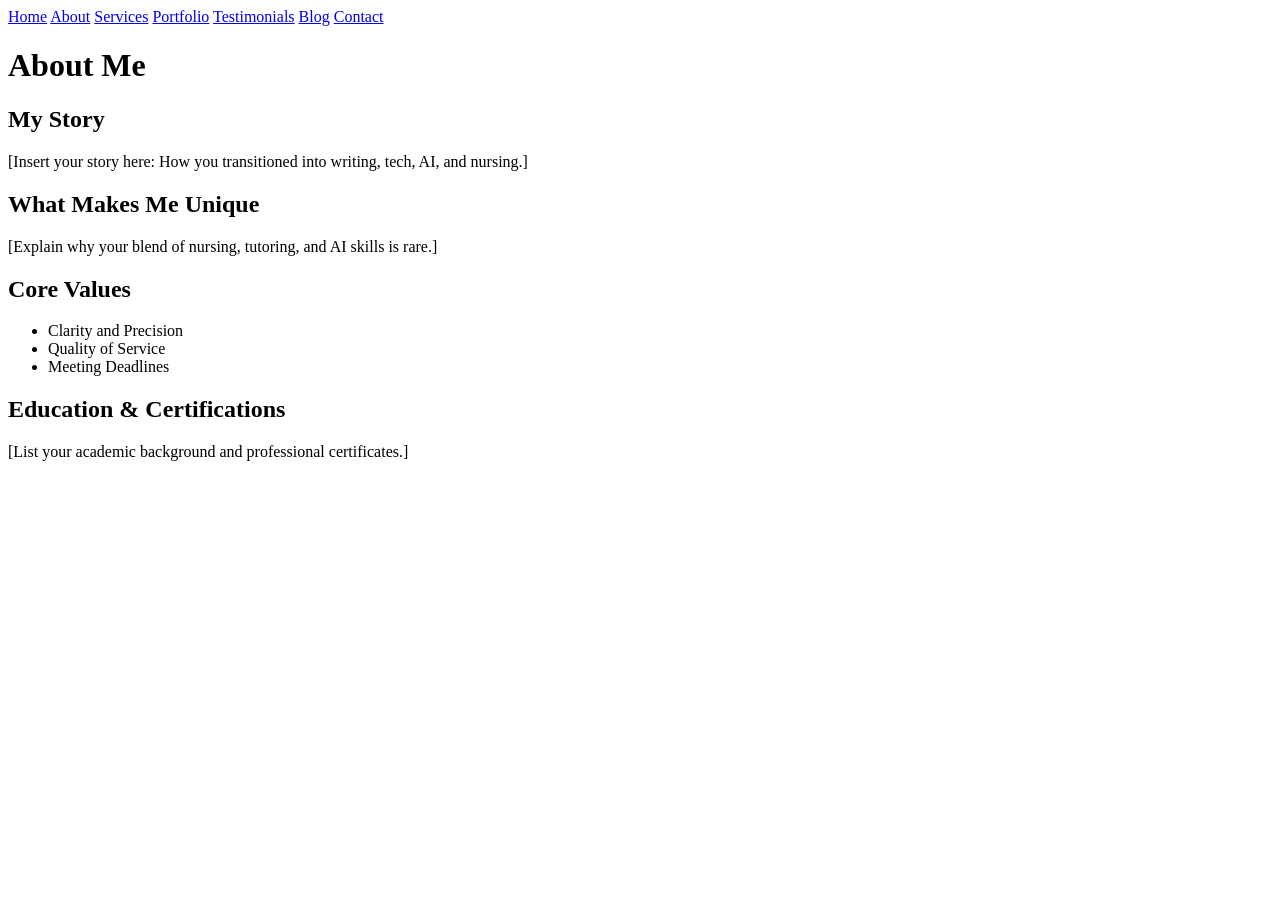
==== about.html @ 258fea70 "Create about.html My Story With over 5 years of hands-on experience across writing, technology, and" ====
<!DOCTYPE html>
<html lang="en">
<head>
    <meta charset="UTF-8">
    <title>About | Jeff Sclr</title>
    <link rel="stylesheet" href="style.css">
</head>
<body>

    <nav>
        <a href="index.html">Home</a>
        <a href="about.html">About</a>
        <a href="services.html">Services</a>
        <a href="portfolio.html">Portfolio</a>
        <a href="testimonials.html">Testimonials</a>
        <a href="blog.html">Blog</a>
        <a href="contact.html">Contact</a>
    </nav>

    <main>
        <h1>About Me</h1>
        <section id="story">
            <h2>My Story</h2>
            <p>[Insert your story here: How you transitioned into writing, tech, AI, and nursing.]</p>
        </section>

        <section id="unique">
            <h2>What Makes Me Unique</h2>
            <p>[Explain why your blend of nursing, tutoring, and AI skills is rare.]</p>
        </section>

        <section id="values">
            <h2>Core Values</h2>
            <ul>
                <li>Clarity and Precision</li>
                <li>Quality of Service</li>
                <li>Meeting Deadlines</li>
            </ul>
        </section>

        <section id="education">
            <h2>Education & Certifications</h2>
            <p>[List your academic background and professional certificates.]</p>
        </section>
    </main>

</body>
</html>
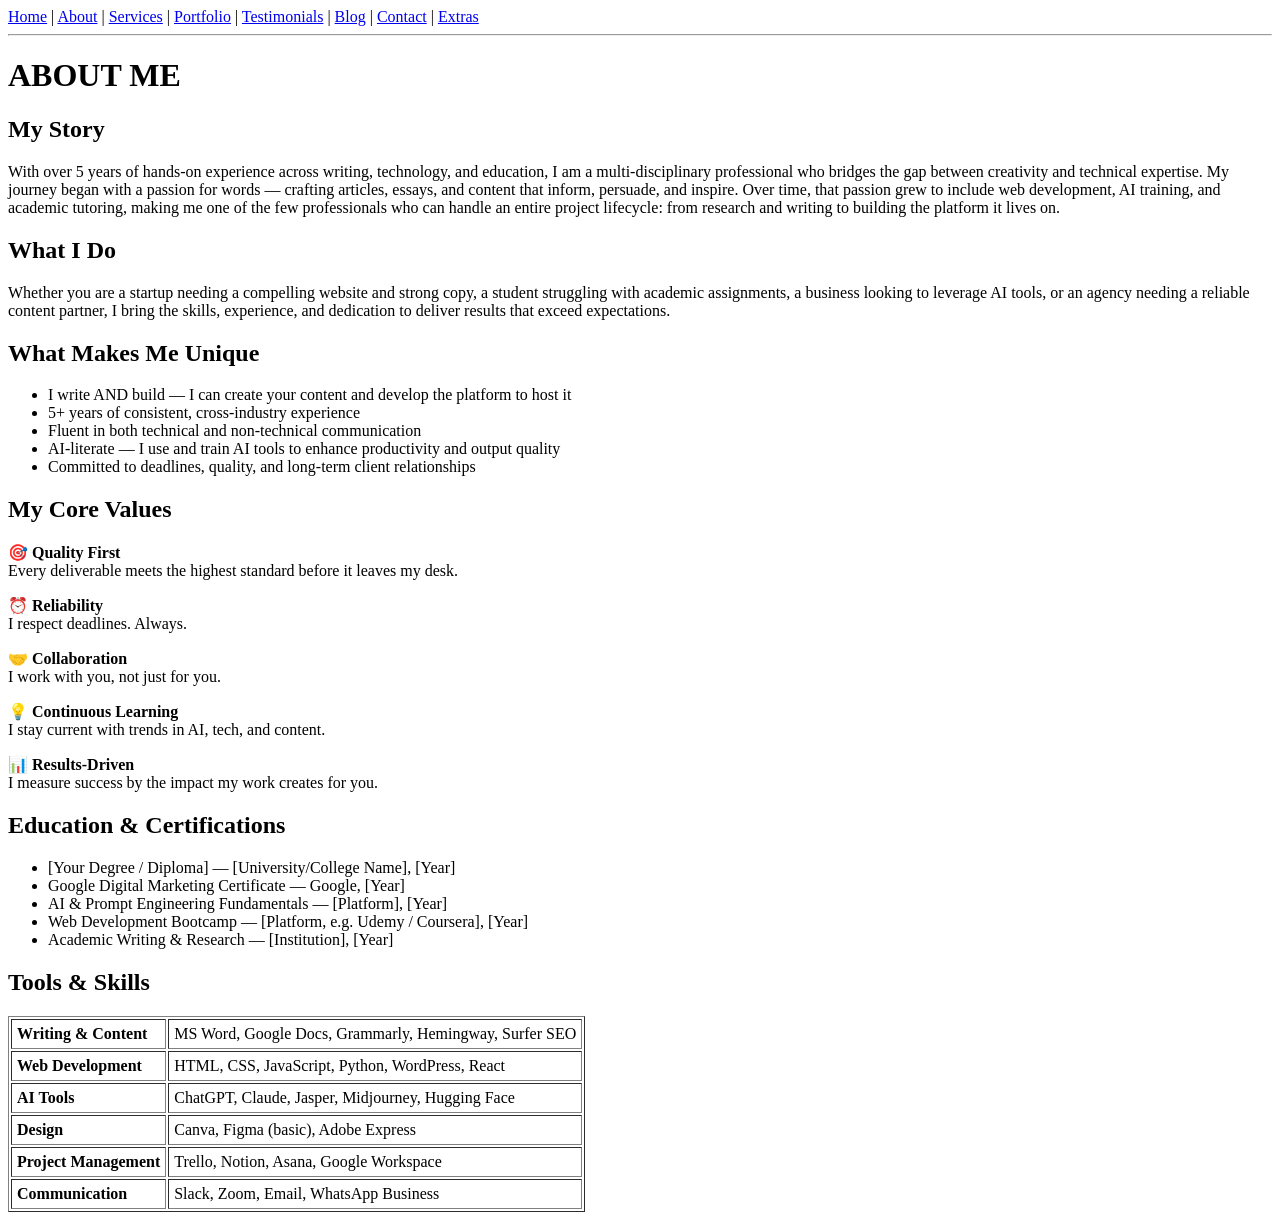
==== commit 9cce1037: "Update about.html A professional portfolio for Jeff Sclr: showcasing expertise in academic tutoring," ====
--- a/about.html
+++ b/about.html
@@ -2,47 +2,65 @@
 <html lang="en">
 <head>
     <meta charset="UTF-8">
-    <title>About | Jeff Sclr</title>
-    <link rel="stylesheet" href="style.css">
+    <title>About Me | Jeff Sclr</title>
 </head>
 <body>
 
     <nav>
-        <a href="index.html">Home</a>
-        <a href="about.html">About</a>
-        <a href="services.html">Services</a>
-        <a href="portfolio.html">Portfolio</a>
-        <a href="testimonials.html">Testimonials</a>
-        <a href="blog.html">Blog</a>
-        <a href="contact.html">Contact</a>
+        <a href="index.html">Home</a> | 
+        <a href="about.html">About</a> | 
+        <a href="services.html">Services</a> | 
+        <a href="portfolio.html">Portfolio</a> | 
+        <a href="testimonials.html">Testimonials</a> | 
+        <a href="blog.html">Blog</a> | 
+        <a href="contact.html">Contact</a> | 
+        <a href="extras.html">Extras</a>
     </nav>
 
-    <main>
-        <h1>About Me</h1>
-        <section id="story">
-            <h2>My Story</h2>
-            <p>[Insert your story here: How you transitioned into writing, tech, AI, and nursing.]</p>
-        </section>
+    <hr>
 
-        <section id="unique">
-            <h2>What Makes Me Unique</h2>
-            <p>[Explain why your blend of nursing, tutoring, and AI skills is rare.]</p>
-        </section>
+    <h1>ABOUT ME</h1>
 
-        <section id="values">
-            <h2>Core Values</h2>
-            <ul>
-                <li>Clarity and Precision</li>
-                <li>Quality of Service</li>
-                <li>Meeting Deadlines</li>
-            </ul>
-        </section>
+    <h2>My Story</h2>
+    <p>With over 5 years of hands-on experience across writing, technology, and education, I am a multi-disciplinary professional who bridges the gap between creativity and technical expertise. My journey began with a passion for words — crafting articles, essays, and content that inform, persuade, and inspire. Over time, that passion grew to include web development, AI training, and academic tutoring, making me one of the few professionals who can handle an entire project lifecycle: from research and writing to building the platform it lives on.</p>
 
-        <section id="education">
-            <h2>Education & Certifications</h2>
-            <p>[List your academic background and professional certificates.]</p>
-        </section>
-    </main>
+    <h2>What I Do</h2>
+    <p>Whether you are a startup needing a compelling website and strong copy, a student struggling with academic assignments, a business looking to leverage AI tools, or an agency needing a reliable content partner, I bring the skills, experience, and dedication to deliver results that exceed expectations.</p>
+
+    <h2>What Makes Me Unique</h2>
+    <ul>
+        <li>I write AND build — I can create your content and develop the platform to host it</li>
+        <li>5+ years of consistent, cross-industry experience</li>
+        <li>Fluent in both technical and non-technical communication</li>
+        <li>AI-literate — I use and train AI tools to enhance productivity and output quality</li>
+        <li>Committed to deadlines, quality, and long-term client relationships</li>
+    </ul>
+
+    <h2>My Core Values</h2>
+    <p><strong>🎯 Quality First</strong><br>Every deliverable meets the highest standard before it leaves my desk.</p>
+    <p><strong>⏰ Reliability</strong><br>I respect deadlines. Always.</p>
+    <p><strong>🤝 Collaboration</strong><br>I work with you, not just for you.</p>
+    <p><strong>💡 Continuous Learning</strong><br>I stay current with trends in AI, tech, and content.</p>
+    <p><strong>📊 Results-Driven</strong><br>I measure success by the impact my work creates for you.</p>
+
+    <h2>Education & Certifications</h2>
+    <ul>
+        <li>[Your Degree / Diploma] — [University/College Name], [Year]</li>
+        <li>Google Digital Marketing Certificate — Google, [Year]</li>
+        <li>AI & Prompt Engineering Fundamentals — [Platform], [Year]</li>
+        <li>Web Development Bootcamp — [Platform, e.g. Udemy / Coursera], [Year]</li>
+        <li>Academic Writing & Research — [Institution], [Year]</li>
+    </ul>
+
+    <h2>Tools & Skills</h2>
+    <table border="1" cellpadding="5">
+        <tr><td><strong>Writing & Content</strong></td><td>MS Word, Google Docs, Grammarly, Hemingway, Surfer SEO</td></tr>
+        <tr><td><strong>Web Development</strong></td><td>HTML, CSS, JavaScript, Python, WordPress, React</td></tr>
+        <tr><td><strong>AI Tools</strong></td><td>ChatGPT, Claude, Jasper, Midjourney, Hugging Face</td></tr>
+        <tr><td><strong>Design</strong></td><td>Canva, Figma (basic), Adobe Express</td></tr>
+        <tr><td><strong>Project Management</strong></td><td>Trello, Notion, Asana, Google Workspace</td></tr>
+        <tr><td><strong>Communication</strong></td><td>Slack, Zoom, Email, WhatsApp Business</td></tr>
+    </table>
 
 </body>
 </html>
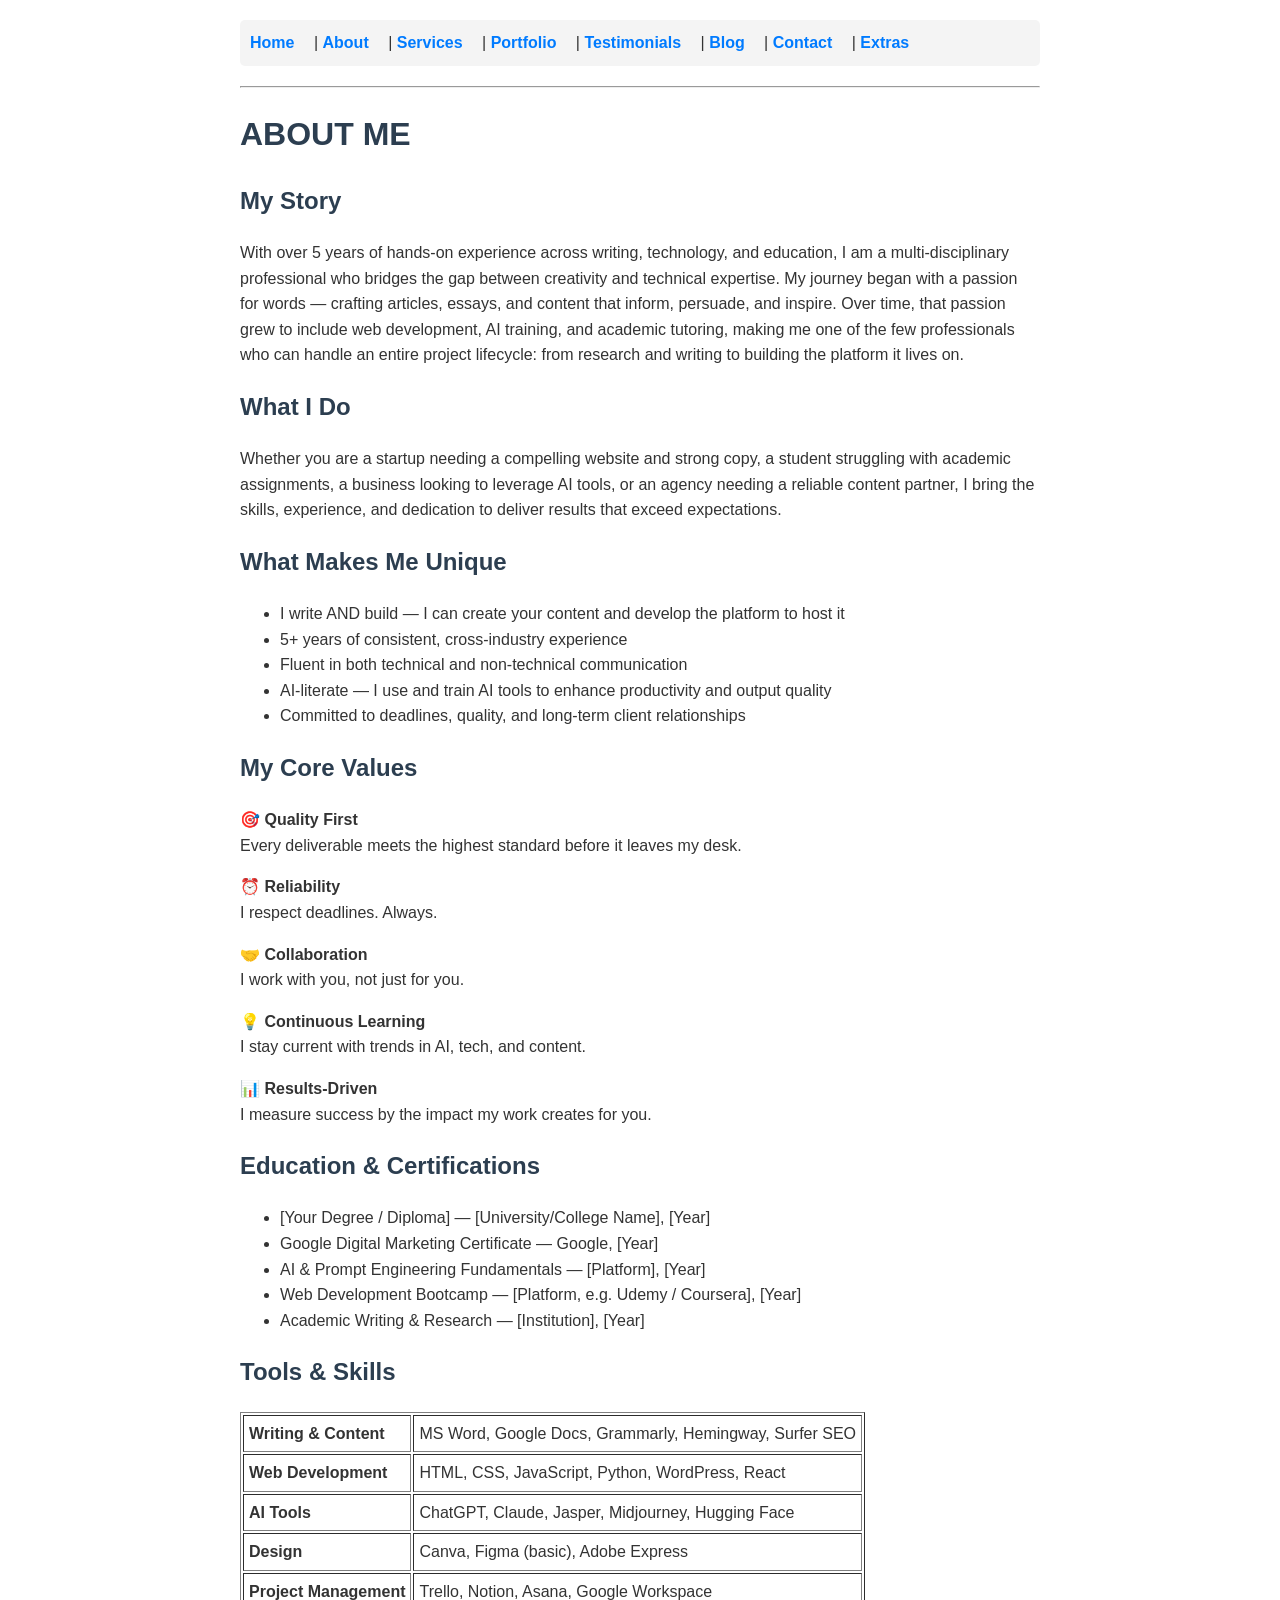
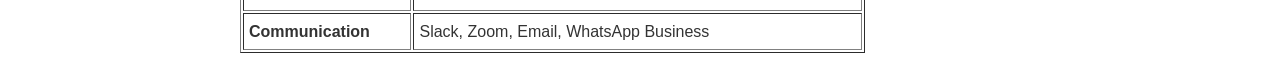
==== commit f53a8f3a: "Update about.html" ====
--- a/about.html
+++ b/about.html
@@ -3,8 +3,11 @@
 <head>
     <meta charset="UTF-8">
     <title>About Me | Jeff Sclr</title>
+    <link rel="stylesheet" href="style.css">
 </head>
 <body>
+    </body>
+</html>
 
     <nav>
         <a href="index.html">Home</a> | 
--- a/style.css
+++ b/style.css
@@ -0,0 +1,40 @@
+/* General site styling */
+body {
+    font-family: 'Segoe UI', Tahoma, Geneva, Verdana, sans-serif;
+    line-height: 1.6;
+    margin: 0;
+    padding: 20px;
+    max-width: 800px;
+    margin: auto;
+    color: #333;
+}
+
+/* Make your navigation look professional */
+nav {
+    background: #f4f4f4;
+    padding: 10px;
+    margin-bottom: 20px;
+    border-radius: 5px;
+}
+
+nav a {
+    margin-right: 15px;
+    text-decoration: none;
+    color: #007bff;
+    font-weight: bold;
+}
+
+/* Style your headings */
+h1, h2 {
+    color: #2c3e50;
+}
+
+/* Style for buttons */
+.button {
+    display: inline-block;
+    padding: 10px 20px;
+    background: #007bff;
+    color: white;
+    text-decoration: none;
+    border-radius: 5px;
+}
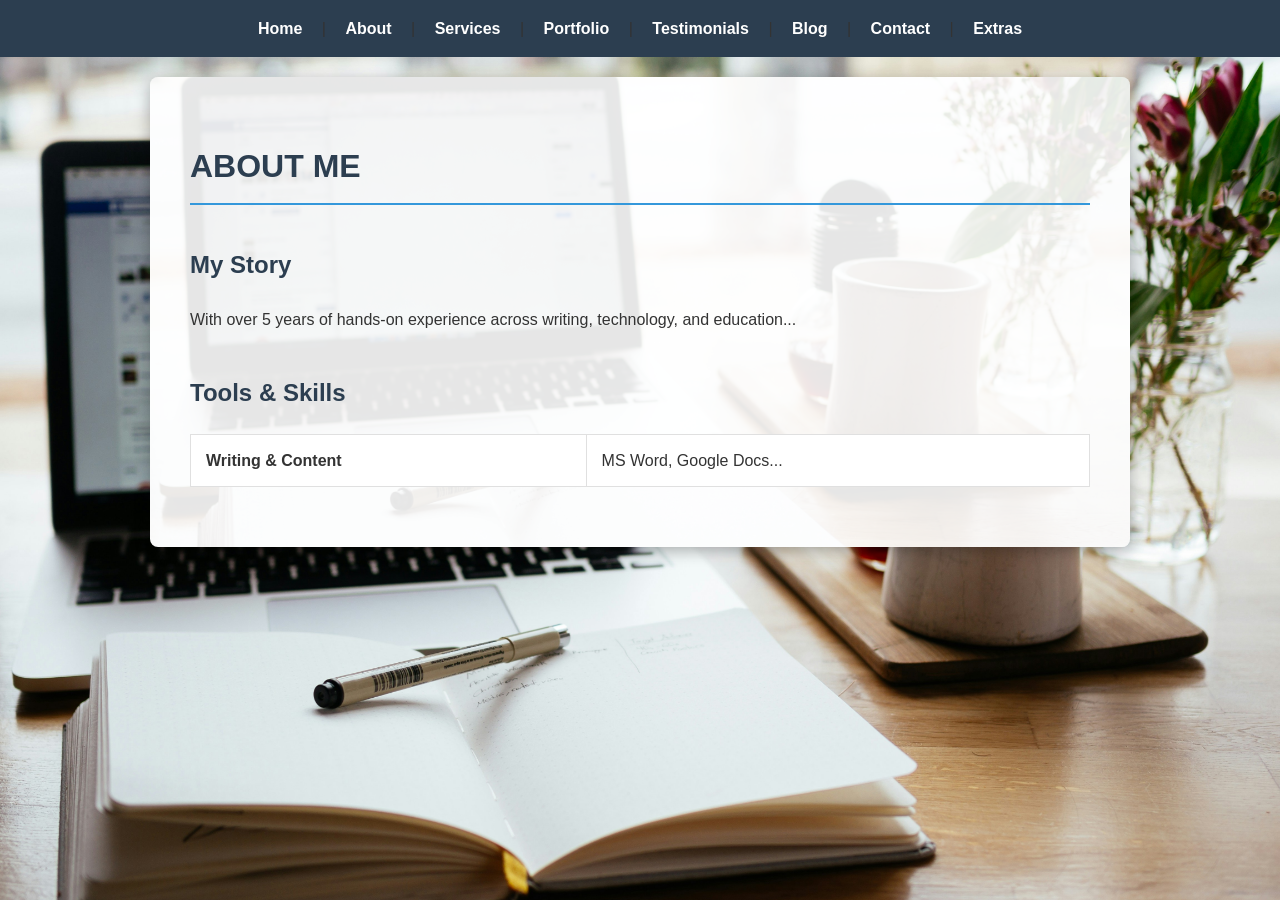
==== commit b83e3f49: "Update about.html" ====
--- a/about.html
+++ b/about.html
@@ -6,8 +6,6 @@
     <link rel="stylesheet" href="style.css">
 </head>
 <body>
-    </body>
-</html>
 
     <nav>
         <a href="index.html">Home</a> | 
@@ -20,50 +18,17 @@
         <a href="extras.html">Extras</a>
     </nav>
 
-    <hr>
-
-    <h1>ABOUT ME</h1>
-
-    <h2>My Story</h2>
-    <p>With over 5 years of hands-on experience across writing, technology, and education, I am a multi-disciplinary professional who bridges the gap between creativity and technical expertise. My journey began with a passion for words — crafting articles, essays, and content that inform, persuade, and inspire. Over time, that passion grew to include web development, AI training, and academic tutoring, making me one of the few professionals who can handle an entire project lifecycle: from research and writing to building the platform it lives on.</p>
-
-    <h2>What I Do</h2>
-    <p>Whether you are a startup needing a compelling website and strong copy, a student struggling with academic assignments, a business looking to leverage AI tools, or an agency needing a reliable content partner, I bring the skills, experience, and dedication to deliver results that exceed expectations.</p>
-
-    <h2>What Makes Me Unique</h2>
-    <ul>
-        <li>I write AND build — I can create your content and develop the platform to host it</li>
-        <li>5+ years of consistent, cross-industry experience</li>
-        <li>Fluent in both technical and non-technical communication</li>
-        <li>AI-literate — I use and train AI tools to enhance productivity and output quality</li>
-        <li>Committed to deadlines, quality, and long-term client relationships</li>
-    </ul>
-
-    <h2>My Core Values</h2>
-    <p><strong>🎯 Quality First</strong><br>Every deliverable meets the highest standard before it leaves my desk.</p>
-    <p><strong>⏰ Reliability</strong><br>I respect deadlines. Always.</p>
-    <p><strong>🤝 Collaboration</strong><br>I work with you, not just for you.</p>
-    <p><strong>💡 Continuous Learning</strong><br>I stay current with trends in AI, tech, and content.</p>
-    <p><strong>📊 Results-Driven</strong><br>I measure success by the impact my work creates for you.</p>
-
-    <h2>Education & Certifications</h2>
-    <ul>
-        <li>[Your Degree / Diploma] — [University/College Name], [Year]</li>
-        <li>Google Digital Marketing Certificate — Google, [Year]</li>
-        <li>AI & Prompt Engineering Fundamentals — [Platform], [Year]</li>
-        <li>Web Development Bootcamp — [Platform, e.g. Udemy / Coursera], [Year]</li>
-        <li>Academic Writing & Research — [Institution], [Year]</li>
-    </ul>
-
-    <h2>Tools & Skills</h2>
-    <table border="1" cellpadding="5">
-        <tr><td><strong>Writing & Content</strong></td><td>MS Word, Google Docs, Grammarly, Hemingway, Surfer SEO</td></tr>
-        <tr><td><strong>Web Development</strong></td><td>HTML, CSS, JavaScript, Python, WordPress, React</td></tr>
-        <tr><td><strong>AI Tools</strong></td><td>ChatGPT, Claude, Jasper, Midjourney, Hugging Face</td></tr>
-        <tr><td><strong>Design</strong></td><td>Canva, Figma (basic), Adobe Express</td></tr>
-        <tr><td><strong>Project Management</strong></td><td>Trello, Notion, Asana, Google Workspace</td></tr>
-        <tr><td><strong>Communication</strong></td><td>Slack, Zoom, Email, WhatsApp Business</td></tr>
-    </table>
+    <div class="container">
+        <h1>ABOUT ME</h1>
+        
+        <h2>My Story</h2>
+        <p>With over 5 years of hands-on experience across writing, technology, and education...</p>
+        
+        <h2>Tools & Skills</h2>
+        <table>
+            <tr><td><strong>Writing & Content</strong></td><td>MS Word, Google Docs...</td></tr>
+            </table>
+    </div>
 
 </body>
 </html>
--- a/style.css
+++ b/style.css
@@ -1,40 +1,93 @@
-/* General site styling */
+/* --- 1. Global Reset & Background --- */
 body {
     font-family: 'Segoe UI', Tahoma, Geneva, Verdana, sans-serif;
-    line-height: 1.6;
+    line-height: 1.7;
     margin: 0;
-    padding: 20px;
-    max-width: 800px;
-    margin: auto;
+    padding: 0;
+    color: #333;
+    background-image: url('background.jpg');
+    background-size: cover;
+    background-position: center;
+    background-attachment: fixed;
+    background-repeat: no-repeat;
+}
+
+.container {
+    max-width: 900px;
+    margin: 20px auto;
+    padding: 40px;
+    
+    /* Layered image effect */
+    background-image: url('background.jpg');
+    background-size: cover;
+    background-position: center;
+    background-color: rgba(255, 255, 255, 0.9);
+    background-blend-mode: lighten;
+    
+    border-radius: 8px;
+    box-shadow: 0 4px 15px rgba(0,0,0,0.3);
+    
+    /* Text color for white container */
     color: #333;
 }
 
-/* Make your navigation look professional */
+/* --- 2. Nav Bar Styling --- */
 nav {
-    background: #f4f4f4;
-    padding: 10px;
-    margin-bottom: 20px;
-    border-radius: 5px;
+    background: #2c3e50;
+    padding: 15px;
+    text-align: center;
 }
 
 nav a {
-    margin-right: 15px;
+    margin: 0 15px;
     text-decoration: none;
-    color: #007bff;
-    font-weight: bold;
+    color: #ffffff;
+    font-weight: 600;
+    transition: color 0.3s ease;
 }
 
-/* Style your headings */
-h1, h2 {
-    color: #2c3e50;
+nav a:hover {
+    color: #3498db;
 }
 
-/* Style for buttons */
-.button {
+/* --- 3. Professional Tables --- */
+table {
+    width: 100%;
+    border-collapse: collapse;
+    margin: 20px 0;
+    background: #ffffff;
+    color: #333;
+}
+
+table, th, td {
+    border: 1px solid #e0e0e0;
+    padding: 12px 15px;
+    text-align: left;
+}
+
+tr:nth-child(even) { background-color: #f9f9f9; }
+
+/* --- 4. Upwork Button Styling --- */
+.upwork-link {
     display: inline-block;
-    padding: 10px 20px;
-    background: #007bff;
+    background-color: #14a800;
     color: white;
+    padding: 8px 16px;
     text-decoration: none;
     border-radius: 5px;
+    font-weight: bold;
+    font-size: 0.9em;
+    transition: background 0.3s ease;
 }
+
+.upwork-link:hover {
+    background-color: #108a00;
+}
+
+/* --- 5. Headings --- */
+h1 { color: #2c3e50; border-bottom: 2px solid #3498db; padding-bottom: 10px; }
+h2 { color: #2c3e50; margin-top: 40px; }
+
+.text-center {
+    text-align: center;
+}
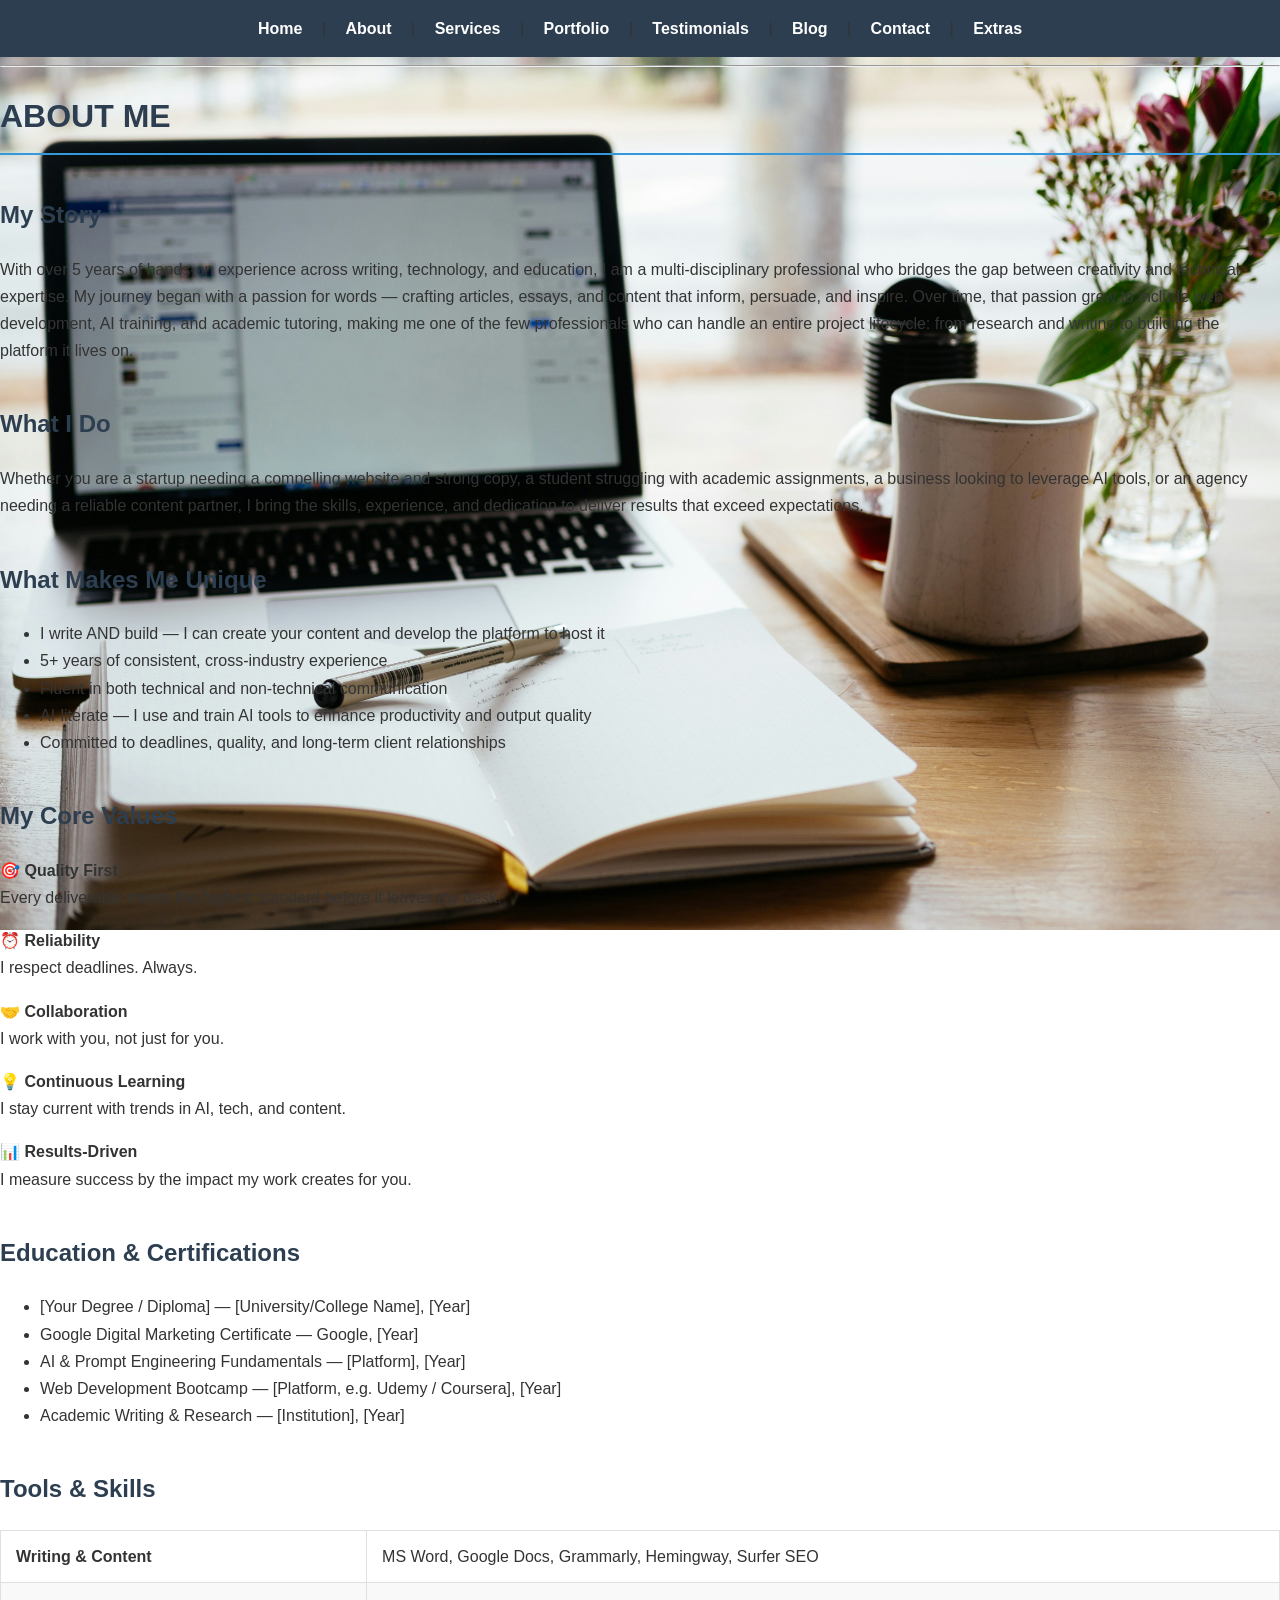
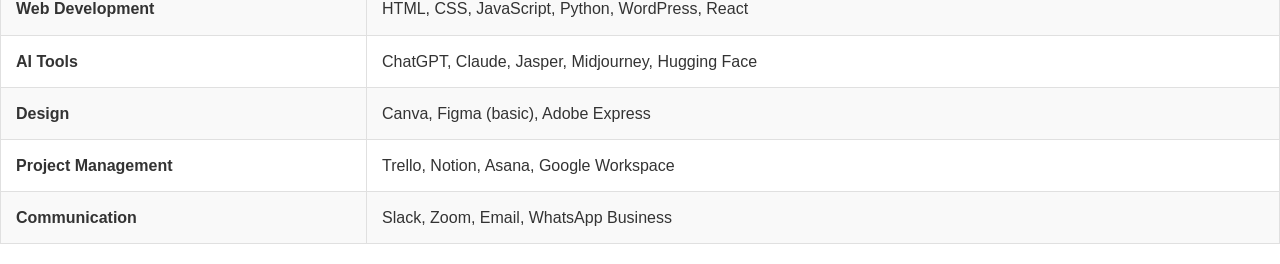
==== commit 8328ba38: "Update about.html" ====
--- a/about.html
+++ b/about.html
@@ -1,34 +1,138 @@
 <!DOCTYPE html>
+
 <html lang="en">
+
 <head>
+
     <meta charset="UTF-8">
+
     <title>About Me | Jeff Sclr</title>
+
     <link rel="stylesheet" href="style.css">
+
 </head>
+
 <body>
 
+    </body>
+
+</html>
+
+
+
     <nav>
+
         <a href="index.html">Home</a> | 
+
         <a href="about.html">About</a> | 
+
         <a href="services.html">Services</a> | 
+
         <a href="portfolio.html">Portfolio</a> | 
+
         <a href="testimonials.html">Testimonials</a> | 
+
         <a href="blog.html">Blog</a> | 
+
         <a href="contact.html">Contact</a> | 
+
         <a href="extras.html">Extras</a>
+
     </nav>
 
-    <div class="container">
-        <h1>ABOUT ME</h1>
-        
-        <h2>My Story</h2>
-        <p>With over 5 years of hands-on experience across writing, technology, and education...</p>
-        
-        <h2>Tools & Skills</h2>
-        <table>
-            <tr><td><strong>Writing & Content</strong></td><td>MS Word, Google Docs...</td></tr>
-            </table>
-    </div>
+
+
+    <hr>
+
+
+
+    <h1>ABOUT ME</h1>
+
+
+
+    <h2>My Story</h2>
+
+    <p>With over 5 years of hands-on experience across writing, technology, and education, I am a multi-disciplinary professional who bridges the gap between creativity and technical expertise. My journey began with a passion for words — crafting articles, essays, and content that inform, persuade, and inspire. Over time, that passion grew to include web development, AI training, and academic tutoring, making me one of the few professionals who can handle an entire project lifecycle: from research and writing to building the platform it lives on.</p>
+
+
+
+    <h2>What I Do</h2>
+
+    <p>Whether you are a startup needing a compelling website and strong copy, a student struggling with academic assignments, a business looking to leverage AI tools, or an agency needing a reliable content partner, I bring the skills, experience, and dedication to deliver results that exceed expectations.</p>
+
+
+
+    <h2>What Makes Me Unique</h2>
+
+    <ul>
+
+        <li>I write AND build — I can create your content and develop the platform to host it</li>
+
+        <li>5+ years of consistent, cross-industry experience</li>
+
+        <li>Fluent in both technical and non-technical communication</li>
+
+        <li>AI-literate — I use and train AI tools to enhance productivity and output quality</li>
+
+        <li>Committed to deadlines, quality, and long-term client relationships</li>
+
+    </ul>
+
+
+
+    <h2>My Core Values</h2>
+
+    <p><strong>🎯 Quality First</strong><br>Every deliverable meets the highest standard before it leaves my desk.</p>
+
+    <p><strong>⏰ Reliability</strong><br>I respect deadlines. Always.</p>
+
+    <p><strong>🤝 Collaboration</strong><br>I work with you, not just for you.</p>
+
+    <p><strong>💡 Continuous Learning</strong><br>I stay current with trends in AI, tech, and content.</p>
+
+    <p><strong>📊 Results-Driven</strong><br>I measure success by the impact my work creates for you.</p>
+
+
+
+    <h2>Education & Certifications</h2>
+
+    <ul>
+
+        <li>[Your Degree / Diploma] — [University/College Name], [Year]</li>
+
+        <li>Google Digital Marketing Certificate — Google, [Year]</li>
+
+        <li>AI & Prompt Engineering Fundamentals — [Platform], [Year]</li>
+
+        <li>Web Development Bootcamp — [Platform, e.g. Udemy / Coursera], [Year]</li>
+
+        <li>Academic Writing & Research — [Institution], [Year]</li>
+
+    </ul>
+
+
+
+    <h2>Tools & Skills</h2>
+
+    <table border="1" cellpadding="5">
+
+        <tr><td><strong>Writing & Content</strong></td><td>MS Word, Google Docs, Grammarly, Hemingway, Surfer SEO</td></tr>
+
+        <tr><td><strong>Web Development</strong></td><td>HTML, CSS, JavaScript, Python, WordPress, React</td></tr>
+
+        <tr><td><strong>AI Tools</strong></td><td>ChatGPT, Claude, Jasper, Midjourney, Hugging Face</td></tr>
+
+        <tr><td><strong>Design</strong></td><td>Canva, Figma (basic), Adobe Express</td></tr>
+
+        <tr><td><strong>Project Management</strong></td><td>Trello, Notion, Asana, Google Workspace</td></tr>
+
+        <tr><td><strong>Communication</strong></td><td>Slack, Zoom, Email, WhatsApp Business</td></tr>
+
+    </table>
+
+
 
 </body>
-</html>
+
+</html> 
+
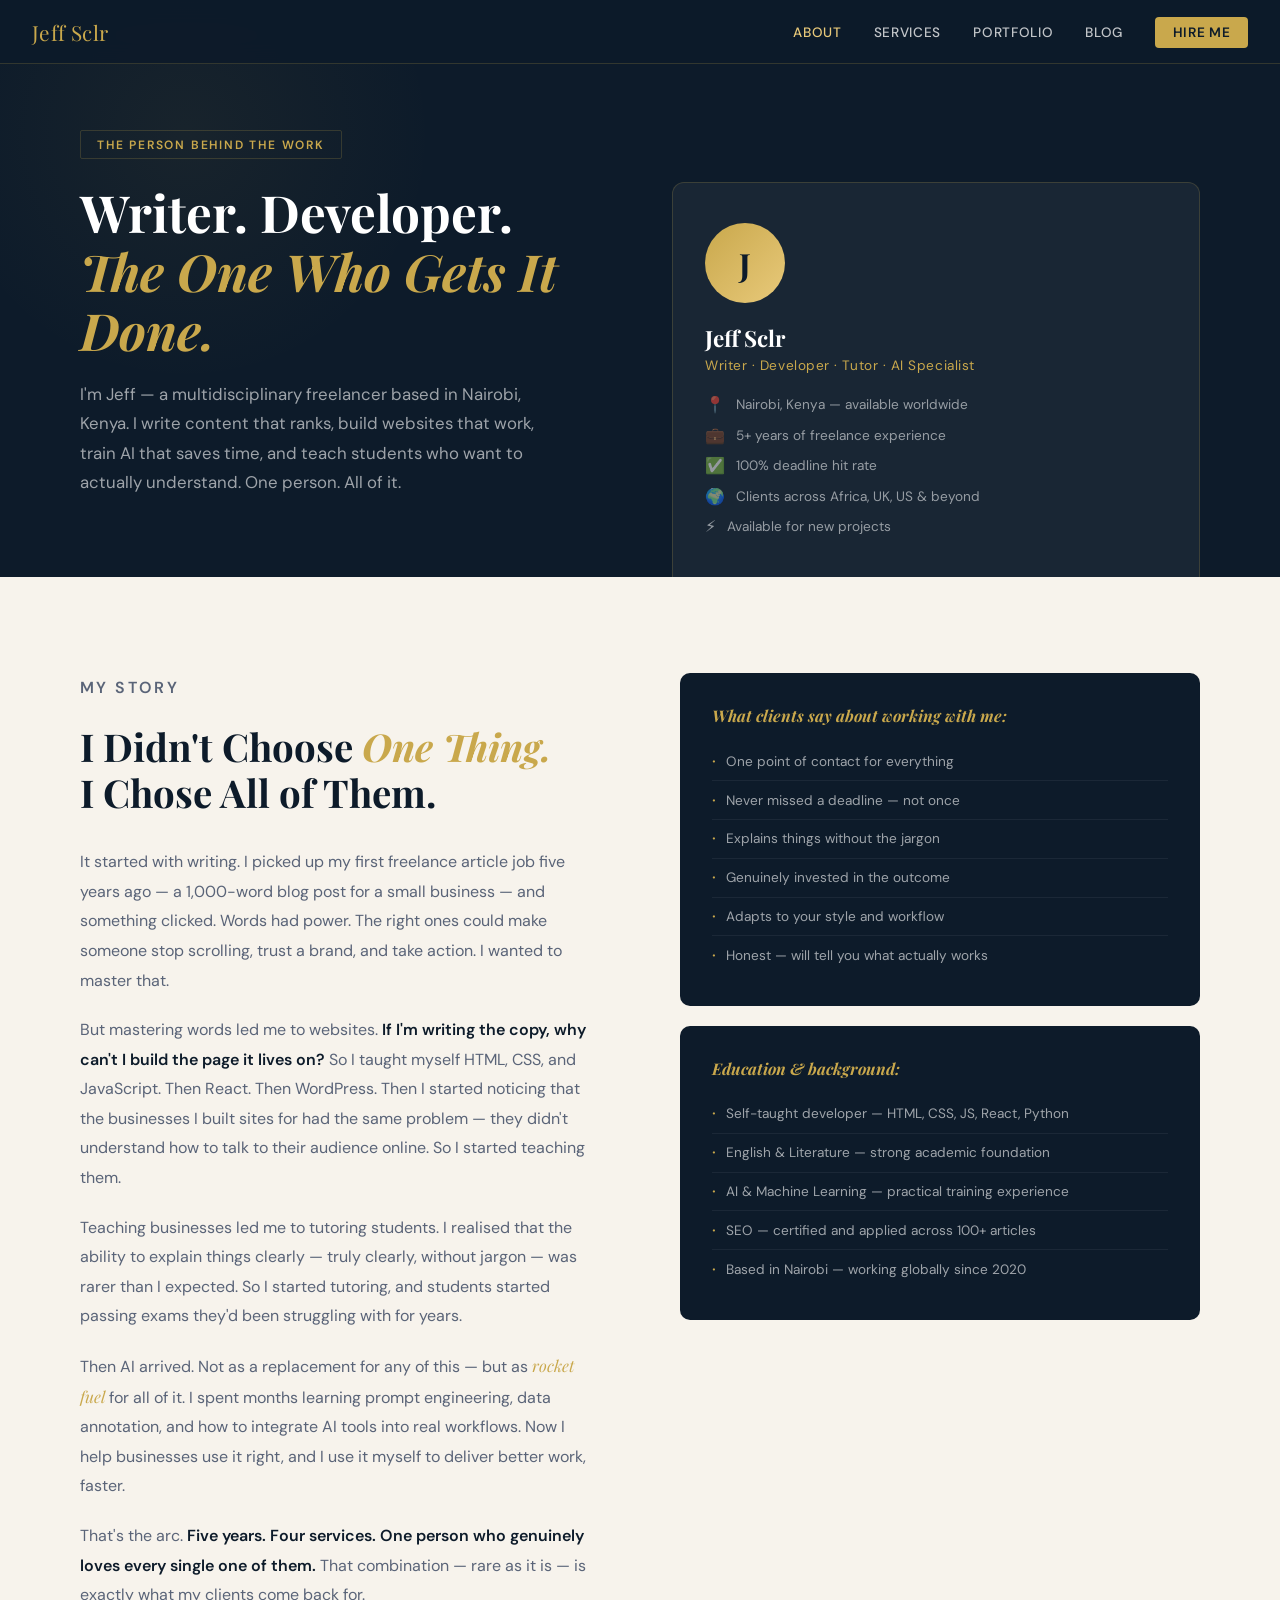
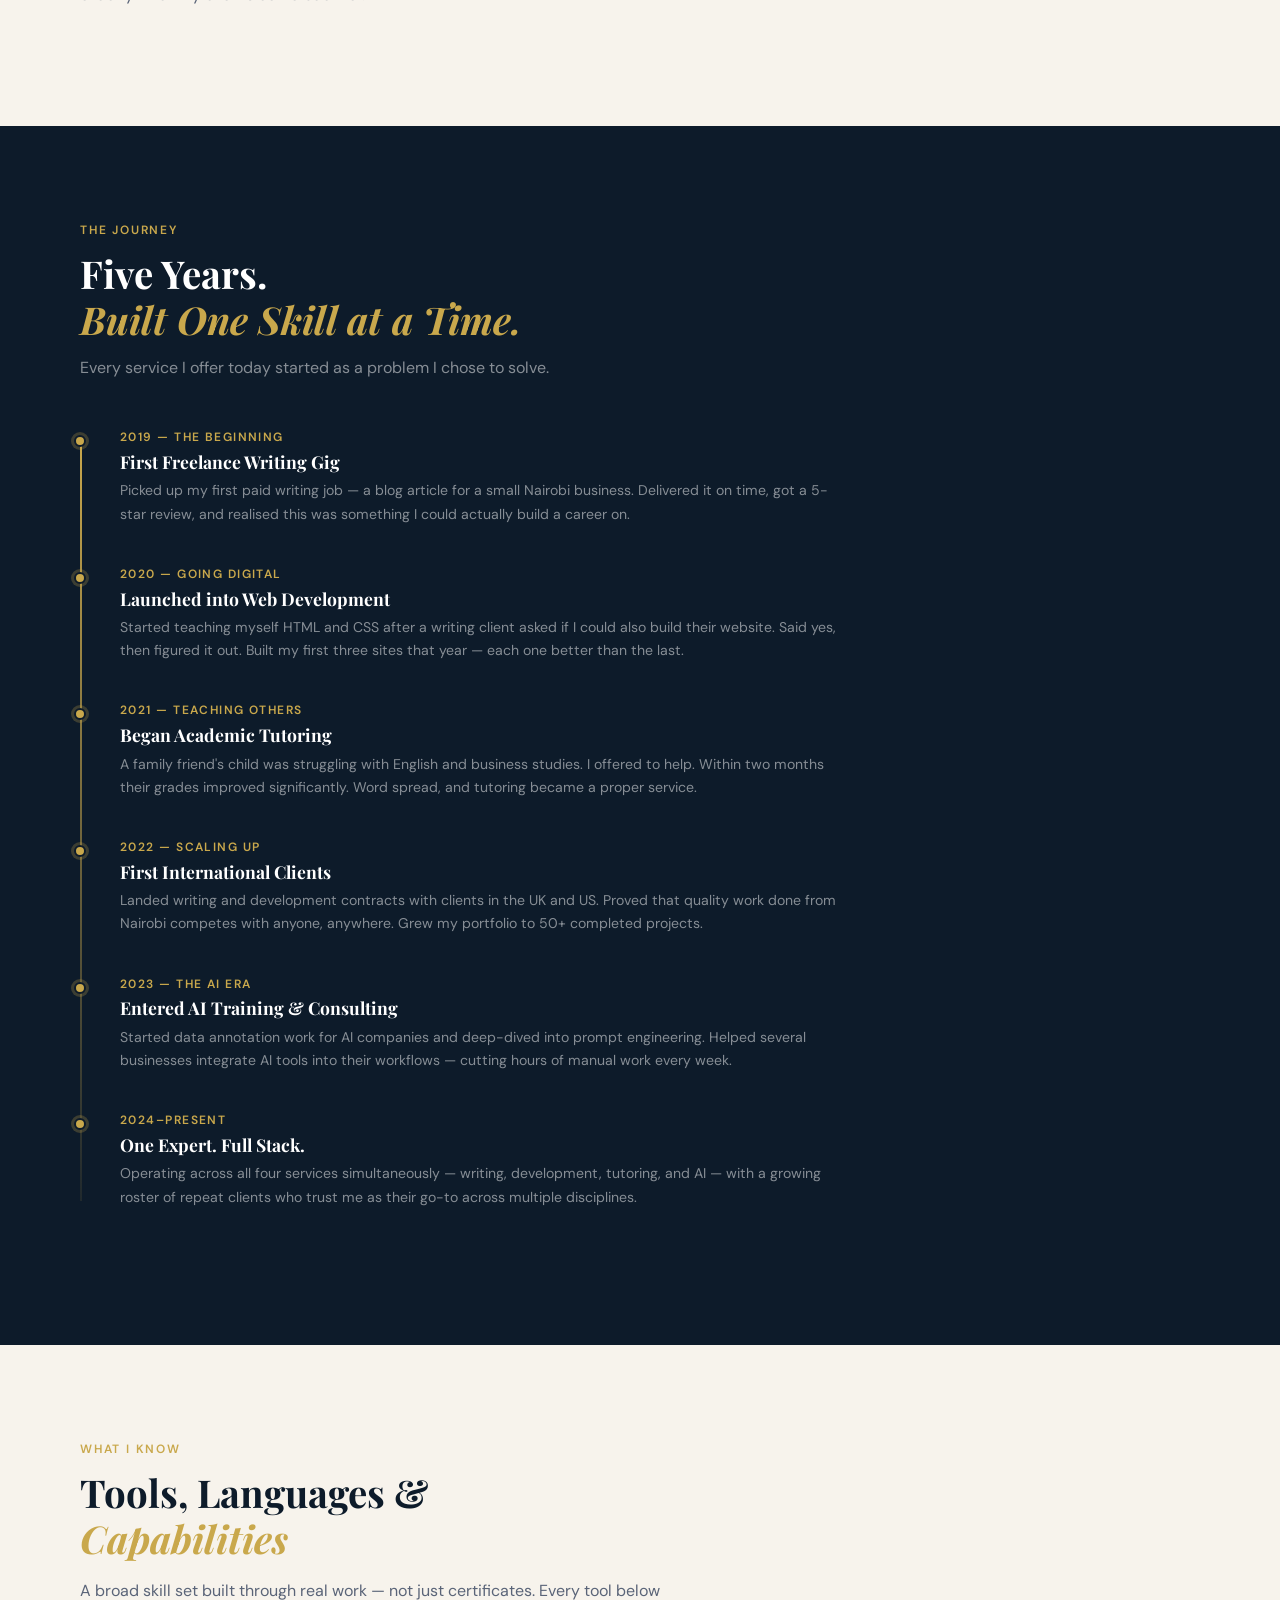
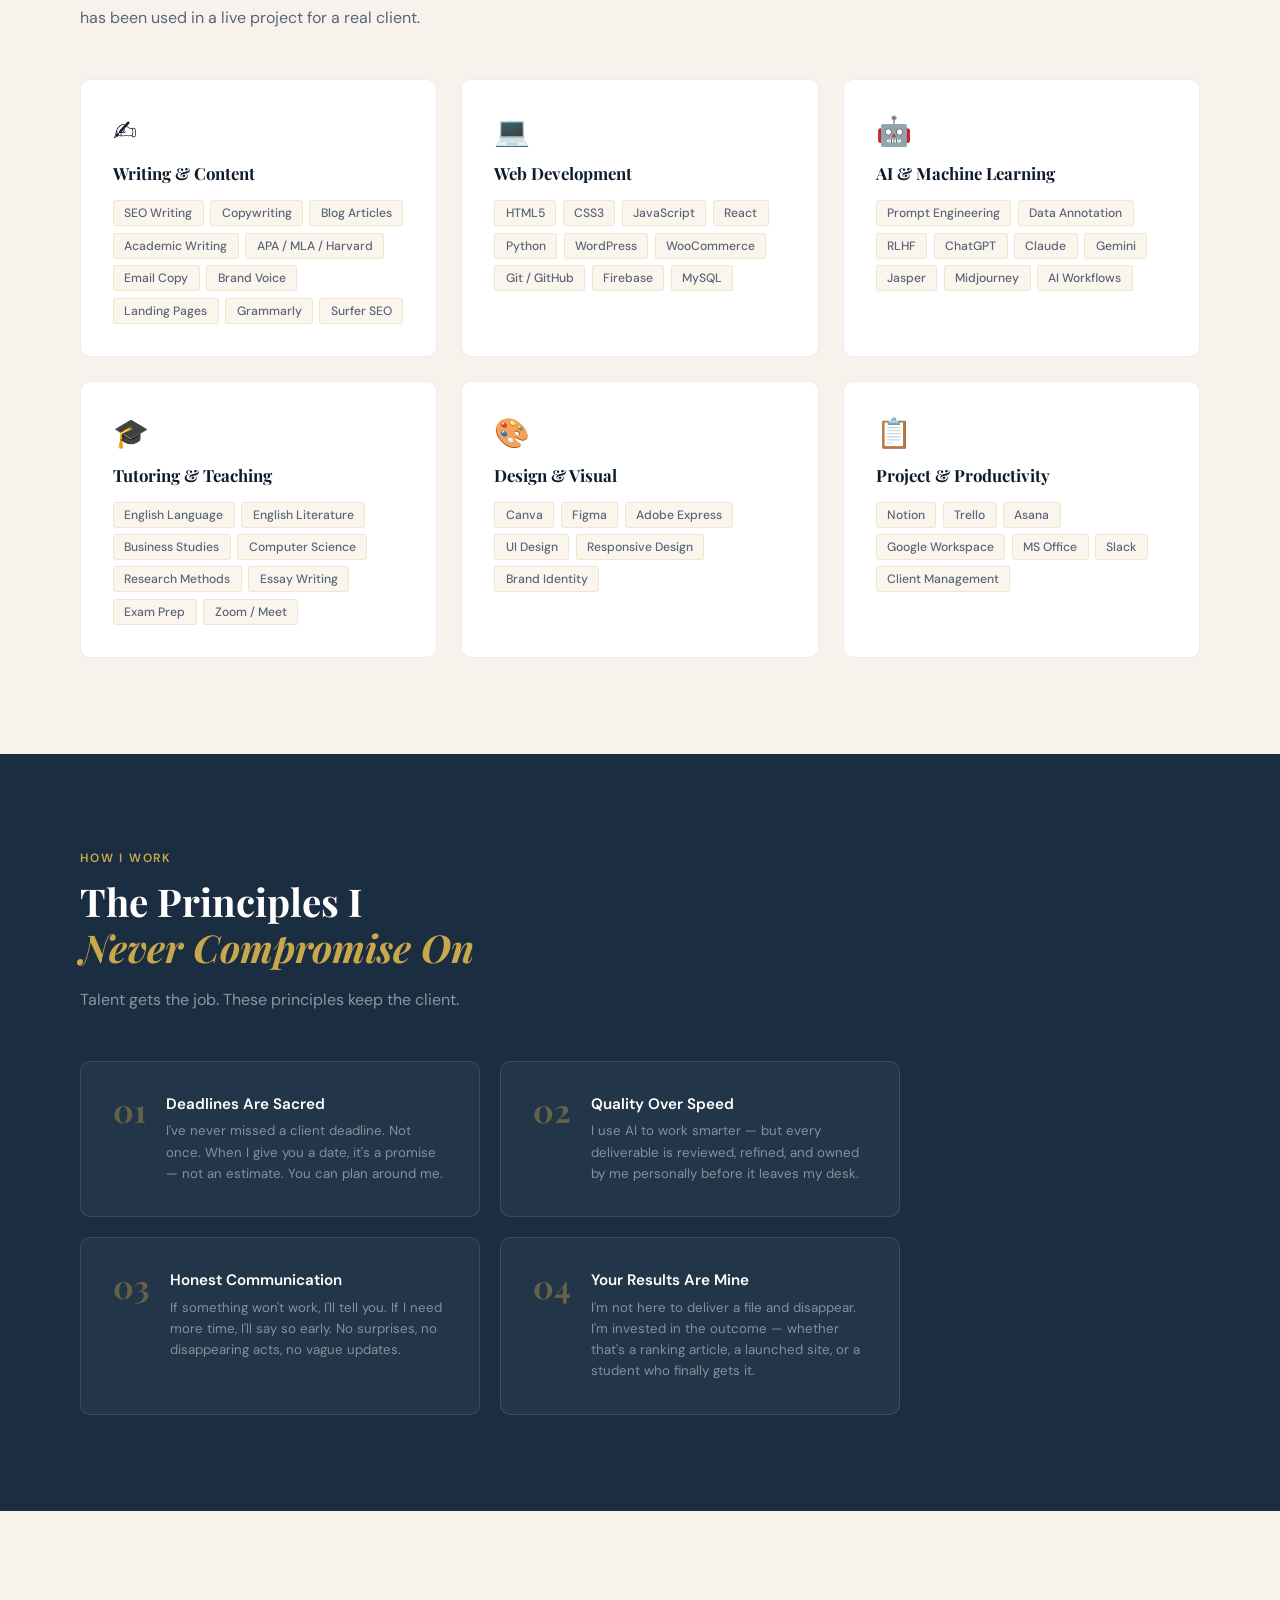
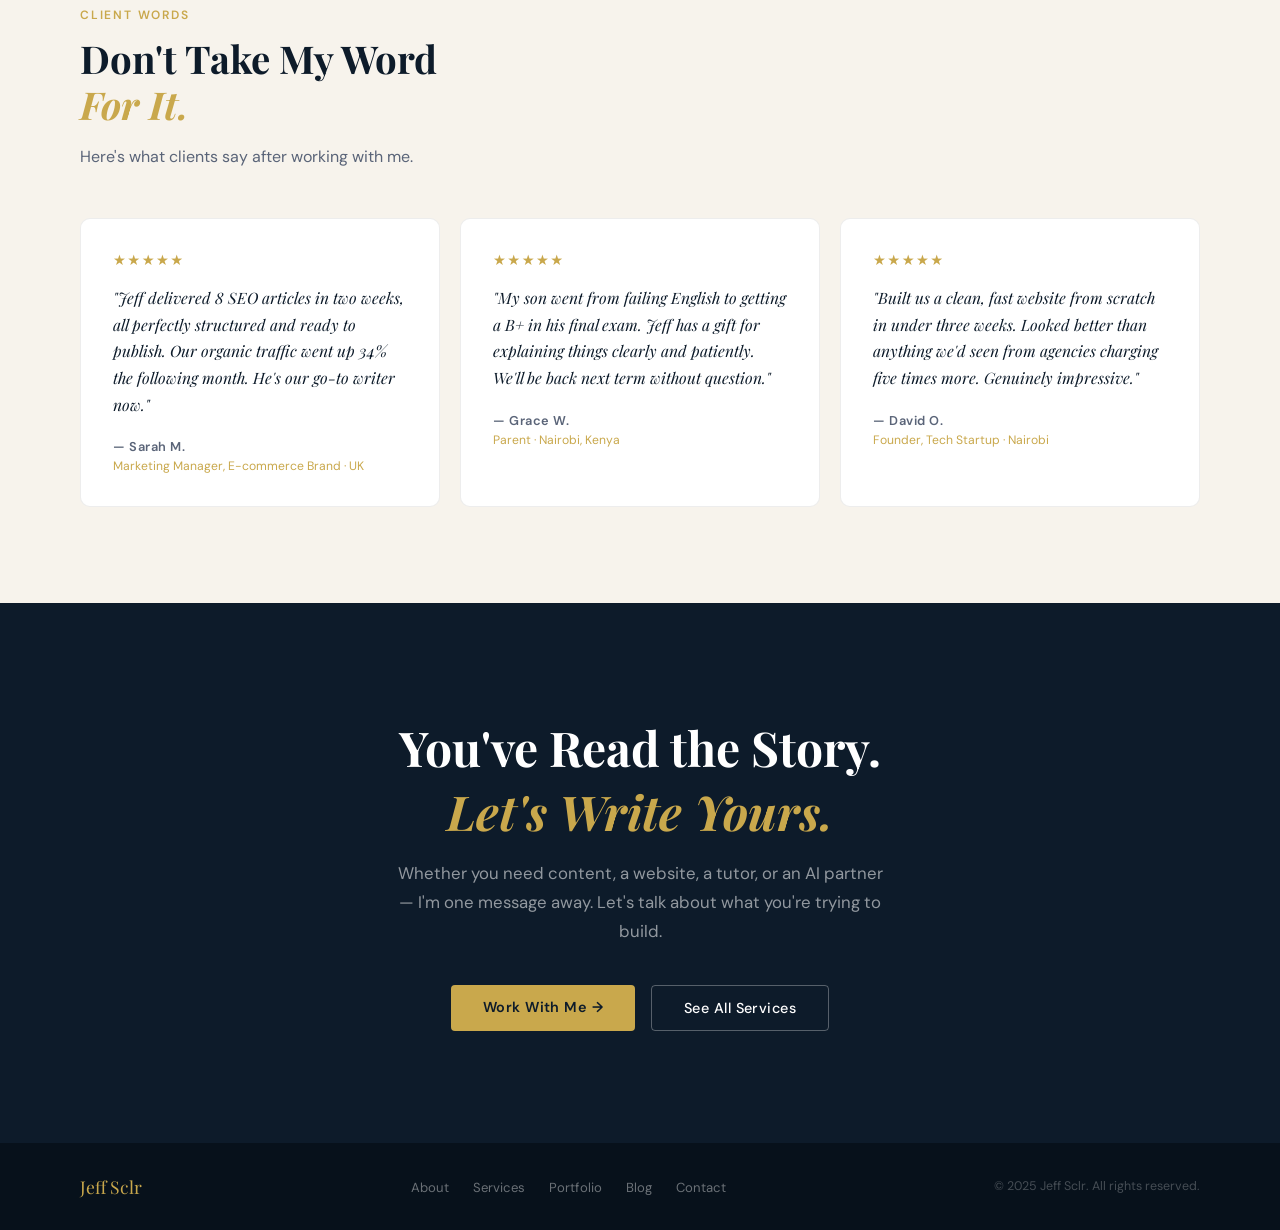
==== commit 553d425e: "Update about.html" ====
--- a/about.html
+++ b/about.html
@@ -1,138 +1,592 @@
 <!DOCTYPE html>
-
 <html lang="en">
-
 <head>
-
-    <meta charset="UTF-8">
-
-    <title>About Me | Jeff Sclr</title>
-
-    <link rel="stylesheet" href="style.css">
-
+<meta charset="UTF-8">
+<meta name="viewport" content="width=device-width, initial-scale=1.0">
+<title>About | Jeff Sclr</title>
+<link rel="preconnect" href="https://fonts.googleapis.com">
+<link rel="preconnect" href="https://fonts.gstatic.com" crossorigin>
+<link href="https://fonts.googleapis.com/css2?family=Playfair+Display:ital,wght@0,400;0,700;1,400&family=DM+Sans:wght@300;400;500;600&display=swap" rel="stylesheet">
+<style>
+  *, *::before, *::after { box-sizing: border-box; margin: 0; padding: 0; }
+
+  :root {
+    --navy: #0d1b2a;
+    --navy-mid: #1b2d41;
+    --navy-light: #243b55;
+    --gold: #c9a84c;
+    --gold-light: #e8c97a;
+    --cream: #f7f3ec;
+    --text: #1a1a2e;
+    --text-muted: #5a6478;
+    --white: #ffffff;
+    --border: rgba(201,168,76,0.2);
+    --serif: 'Playfair Display', Georgia, serif;
+    --sans: 'DM Sans', system-ui, sans-serif;
+  }
+
+  html { scroll-behavior: smooth; }
+  body { font-family: var(--sans); background: var(--cream); color: var(--text); overflow-x: hidden; }
+
+  /* NAV */
+  nav {
+    position: fixed; top: 0; width: 100%; z-index: 100;
+    background: rgba(13,27,42,0.95); backdrop-filter: blur(12px);
+    border-bottom: 1px solid var(--border);
+    padding: 0 2rem; display: flex; align-items: center; justify-content: space-between;
+    height: 64px;
+  }
+  .nav-logo { font-family: var(--serif); font-size: 1.3rem; color: var(--gold); letter-spacing: 0.02em; text-decoration: none; }
+  .nav-links { display: flex; gap: 2rem; list-style: none; }
+  .nav-links a { text-decoration: none; color: rgba(255,255,255,0.75); font-size: 0.85rem; font-weight: 500; letter-spacing: 0.05em; text-transform: uppercase; transition: color 0.2s; }
+  .nav-links a:hover, .nav-links a.active { color: var(--gold-light); }
+  .nav-cta { background: var(--gold); color: var(--navy) !important; padding: 0.45rem 1.1rem; border-radius: 4px; font-weight: 600 !important; }
+  .nav-cta:hover { background: var(--gold-light) !important; color: var(--navy) !important; }
+
+  /* PAGE HERO */
+  .page-hero {
+    background: var(--navy);
+    padding: 130px 5rem 0;
+    position: relative; overflow: hidden;
+    display: grid; grid-template-columns: 1fr 1fr;
+    align-items: end; gap: 4rem;
+  }
+  .page-hero::before {
+    content: '';
+    position: absolute; top: -20%; left: -5%;
+    width: 500px; height: 500px;
+    background: radial-gradient(circle, rgba(201,168,76,0.06) 0%, transparent 70%);
+    border-radius: 50%;
+  }
+  .hero-text { padding-bottom: 5rem; position: relative; z-index: 2; }
+  .hero-label {
+    display: inline-block; font-size: 0.75rem; font-weight: 600;
+    letter-spacing: 0.15em; text-transform: uppercase; color: var(--gold);
+    border: 1px solid var(--border); padding: 0.35rem 1rem;
+    border-radius: 2px; margin-bottom: 1.5rem;
+  }
+  .page-hero h1 {
+    font-family: var(--serif); font-size: clamp(2.5rem, 4vw, 3.8rem);
+    color: var(--white); line-height: 1.15; margin-bottom: 1.25rem; font-weight: 700;
+  }
+  .page-hero h1 em { color: var(--gold); font-style: italic; }
+  .page-hero p { font-size: 1.05rem; color: rgba(255,255,255,0.6); line-height: 1.75; max-width: 480px; }
+
+  /* Profile card in hero */
+  .hero-card {
+    background: rgba(255,255,255,0.05);
+    border: 1px solid var(--border);
+    border-bottom: none;
+    border-radius: 12px 12px 0 0;
+    padding: 2.5rem 2rem;
+    position: relative; z-index: 2;
+    align-self: end;
+  }
+  .profile-avatar {
+    width: 80px; height: 80px;
+    background: linear-gradient(135deg, var(--gold) 0%, var(--gold-light) 100%);
+    border-radius: 50%; display: flex; align-items: center; justify-content: center;
+    font-family: var(--serif); font-size: 2rem; color: var(--navy); font-weight: 700;
+    margin-bottom: 1.25rem;
+  }
+  .hero-card h3 { font-family: var(--serif); font-size: 1.4rem; color: var(--white); margin-bottom: 0.25rem; }
+  .hero-card .role { font-size: 0.85rem; color: var(--gold); margin-bottom: 1.25rem; letter-spacing: 0.04em; }
+  .hero-card .quick-facts { display: flex; flex-direction: column; gap: 0.6rem; }
+  .fact { display: flex; align-items: center; gap: 0.7rem; font-size: 0.85rem; color: rgba(255,255,255,0.55); }
+  .fact span:first-child { font-size: 1rem; }
+
+  /* SHARED */
+  .section-label { font-size: 0.75rem; font-weight: 600; letter-spacing: 0.15em; text-transform: uppercase; color: var(--gold); margin-bottom: 0.75rem; }
+  .section-title { font-family: var(--serif); font-size: clamp(1.9rem, 3vw, 2.6rem); color: var(--navy); font-weight: 700; line-height: 1.2; margin-bottom: 1rem; }
+  .section-title em { font-style: italic; color: var(--gold); }
+  .section-sub { font-size: 1rem; color: var(--text-muted); line-height: 1.7; max-width: 580px; margin-bottom: 3rem; }
+
+  /* STORY SECTION */
+  .story-section {
+    padding: 6rem 5rem;
+    display: grid; grid-template-columns: 1fr 1fr;
+    gap: 5rem; align-items: start;
+    background: var(--cream);
+  }
+  .story-body p {
+    font-size: 1rem; color: var(--text-muted); line-height: 1.85;
+    margin-bottom: 1.25rem;
+  }
+  .story-body p strong { color: var(--navy); font-weight: 600; }
+  .story-body p em { color: var(--gold); font-style: italic; font-family: var(--serif); }
+
+  .story-aside {}
+  .aside-block {
+    background: var(--navy);
+    border-radius: 10px; padding: 2rem;
+    margin-bottom: 1.25rem;
+  }
+  .aside-block h4 {
+    font-family: var(--serif); font-size: 1rem;
+    color: var(--gold); font-style: italic; margin-bottom: 1rem;
+  }
+  .aside-block ul { list-style: none; }
+  .aside-block ul li {
+    font-size: 0.85rem; color: rgba(255,255,255,0.6);
+    padding: 0.4rem 0; border-bottom: 1px solid rgba(255,255,255,0.06);
+    display: flex; align-items: center; gap: 0.6rem;
+  }
+  .aside-block ul li:last-child { border-bottom: none; }
+  .aside-block ul li::before { content: '·'; color: var(--gold); font-size: 1.2rem; flex-shrink: 0; }
+
+  /* TIMELINE */
+  .timeline-section {
+    background: var(--navy);
+    padding: 6rem 5rem;
+  }
+  .timeline-section .section-title { color: var(--white); }
+  .timeline-section .section-sub { color: rgba(255,255,255,0.5); }
+  .timeline {
+    position: relative;
+    max-width: 760px;
+    padding-left: 2.5rem;
+  }
+  .timeline::before {
+    content: '';
+    position: absolute; left: 0; top: 8px; bottom: 8px;
+    width: 2px; background: linear-gradient(to bottom, var(--gold), rgba(201,168,76,0.1));
+  }
+  .tl-item {
+    position: relative;
+    margin-bottom: 2.5rem;
+    animation: fadeUp 0.5s ease both;
+  }
+  .tl-item::before {
+    content: '';
+    position: absolute; left: -2.85rem; top: 6px;
+    width: 12px; height: 12px;
+    background: var(--gold); border-radius: 50%;
+    border: 2px solid var(--navy);
+    box-shadow: 0 0 0 3px rgba(201,168,76,0.25);
+  }
+  .tl-year {
+    font-size: 0.75rem; font-weight: 600; letter-spacing: 0.12em;
+    text-transform: uppercase; color: var(--gold);
+    margin-bottom: 0.3rem;
+  }
+  .tl-item h4 {
+    font-family: var(--serif); font-size: 1.1rem;
+    color: var(--white); margin-bottom: 0.4rem;
+  }
+  .tl-item p { font-size: 0.88rem; color: rgba(255,255,255,0.5); line-height: 1.65; }
+
+  /* SKILLS */
+  .skills-section { padding: 6rem 5rem; background: var(--cream); }
+  .skills-grid {
+    display: grid; grid-template-columns: repeat(3, 1fr);
+    gap: 1.5rem;
+  }
+  .skill-category {
+    background: var(--white);
+    border: 1px solid rgba(0,0,0,0.07);
+    border-radius: 10px; padding: 2rem;
+    transition: transform 0.25s, box-shadow 0.25s;
+    position: relative; overflow: hidden;
+  }
+  .skill-category::before {
+    content: '';
+    position: absolute; top: 0; left: 0; right: 0;
+    height: 3px; background: var(--gold);
+    transform: scaleX(0); transform-origin: left;
+    transition: transform 0.3s;
+  }
+  .skill-category:hover { transform: translateY(-4px); box-shadow: 0 12px 36px rgba(0,0,0,0.08); }
+  .skill-category:hover::before { transform: scaleX(1); }
+  .skill-cat-icon { font-size: 1.8rem; margin-bottom: 0.75rem; display: block; }
+  .skill-category h4 { font-family: var(--serif); font-size: 1.05rem; color: var(--navy); margin-bottom: 1rem; font-weight: 700; }
+  .skill-tags { display: flex; flex-wrap: wrap; gap: 0.4rem; }
+  .tag {
+    background: rgba(201,168,76,0.1); border: 1px solid var(--border);
+    color: var(--text-muted); font-size: 0.76rem;
+    padding: 0.25rem 0.65rem; border-radius: 3px; font-weight: 500;
+  }
+
+  /* VALUES */
+  .values-section {
+    background: var(--navy-mid);
+    padding: 6rem 5rem;
+  }
+  .values-section .section-title { color: var(--white); }
+  .values-section .section-sub { color: rgba(255,255,255,0.5); }
+  .values-grid {
+    display: grid; grid-template-columns: repeat(2, 1fr);
+    gap: 1.25rem; max-width: 820px;
+  }
+  .value-card {
+    background: rgba(255,255,255,0.04);
+    border: 1px solid var(--border);
+    border-radius: 10px; padding: 2rem;
+    display: flex; gap: 1.25rem; align-items: flex-start;
+  }
+  .value-num {
+    font-family: var(--serif); font-size: 2rem; color: var(--gold);
+    opacity: 0.4; font-weight: 700; line-height: 1; flex-shrink: 0;
+  }
+  .value-card h5 { font-size: 0.95rem; font-weight: 600; color: var(--white); margin-bottom: 0.4rem; }
+  .value-card p { font-size: 0.83rem; color: rgba(255,255,255,0.45); line-height: 1.6; }
+
+  /* TESTIMONIALS */
+  .testimonials-section { padding: 6rem 5rem; background: var(--cream); }
+  .testimonials-grid { display: grid; grid-template-columns: repeat(3, 1fr); gap: 1.25rem; }
+  .testimonial-card {
+    background: var(--white); border: 1px solid rgba(0,0,0,0.07);
+    border-radius: 10px; padding: 2rem;
+  }
+  .stars { color: var(--gold); font-size: 0.9rem; margin-bottom: 1rem; letter-spacing: 0.1em; }
+  .testimonial-card blockquote {
+    font-family: var(--serif); font-size: 0.98rem; font-style: italic;
+    color: var(--navy); line-height: 1.7; margin-bottom: 1.25rem;
+  }
+  .testimonial-author { font-size: 0.8rem; font-weight: 600; color: var(--text-muted); letter-spacing: 0.04em; }
+  .testimonial-role { font-size: 0.76rem; color: var(--gold); margin-top: 0.2rem; }
+
+  /* CTA */
+  .cta-section { background: var(--navy); text-align: center; padding: 7rem 5rem; }
+  .cta-section h2 { font-family: var(--serif); font-size: clamp(2rem, 4vw, 3rem); color: var(--white); margin-bottom: 1rem; font-weight: 700; }
+  .cta-section h2 em { color: var(--gold); font-style: italic; }
+  .cta-section p { color: rgba(255,255,255,0.55); font-size: 1.05rem; max-width: 500px; margin: 0 auto 2.5rem; line-height: 1.7; }
+  .cta-btns { display: flex; gap: 1rem; justify-content: center; flex-wrap: wrap; }
+  .btn-primary { background: var(--gold); color: var(--navy); padding: 0.8rem 2rem; border-radius: 4px; font-weight: 600; font-size: 0.9rem; text-decoration: none; transition: background 0.2s, transform 0.2s; letter-spacing: 0.03em; }
+  .btn-primary:hover { background: var(--gold-light); transform: translateY(-2px); }
+  .btn-outline { border: 1px solid rgba(255,255,255,0.3); color: var(--white); padding: 0.8rem 2rem; border-radius: 4px; font-weight: 500; font-size: 0.9rem; text-decoration: none; transition: border-color 0.2s, transform 0.2s; letter-spacing: 0.03em; }
+  .btn-outline:hover { border-color: var(--gold); color: var(--gold); transform: translateY(-2px); }
+
+  /* FOOTER */
+  footer { background: #07111b; padding: 2rem 5rem; display: flex; align-items: center; justify-content: space-between; flex-wrap: wrap; gap: 1rem; }
+  .footer-logo { font-family: var(--serif); color: var(--gold); font-size: 1.1rem; text-decoration: none; }
+  .footer-links { display: flex; gap: 1.5rem; list-style: none; }
+  .footer-links a { font-size: 0.82rem; color: rgba(255,255,255,0.4); text-decoration: none; transition: color 0.2s; }
+  .footer-links a:hover { color: var(--gold-light); }
+  footer p { font-size: 0.78rem; color: rgba(255,255,255,0.25); }
+
+  /* Animations */
+  @keyframes fadeUp {
+    from { opacity: 0; transform: translateY(28px); }
+    to { opacity: 1; transform: translateY(0); }
+  }
+  .page-hero .hero-label { animation: fadeUp 0.5s ease both 0.1s; }
+  .page-hero h1 { animation: fadeUp 0.6s ease both 0.25s; }
+  .page-hero p { animation: fadeUp 0.6s ease both 0.4s; }
+  .hero-card { animation: fadeUp 0.7s ease both 0.3s; }
+
+  /* Responsive */
+  @media (max-width: 900px) {
+    nav { padding: 0 1.25rem; }
+    .nav-links { display: none; }
+    .page-hero { grid-template-columns: 1fr; padding: 110px 1.5rem 0; gap: 2rem; }
+    .hero-text { padding-bottom: 2rem; }
+    .hero-card { border-radius: 12px; margin-bottom: 0; }
+    .story-section { grid-template-columns: 1fr; gap: 2.5rem; padding: 3.5rem 1.5rem; }
+    .timeline-section { padding: 3.5rem 1.5rem; }
+    .skills-section { padding: 3.5rem 1.5rem; }
+    .skills-grid { grid-template-columns: 1fr 1fr; }
+    .values-section { padding: 3.5rem 1.5rem; }
+    .values-grid { grid-template-columns: 1fr; }
+    .testimonials-section { padding: 3.5rem 1.5rem; }
+    .testimonials-grid { grid-template-columns: 1fr; }
+    .cta-section { padding: 4rem 1.5rem; }
+    footer { padding: 2rem 1.5rem; flex-direction: column; text-align: center; }
+  }
+</style>
 </head>
-
 <body>
 
-    </body>
-
+<!-- NAV -->
+<nav>
+  <a href="index.html" class="nav-logo">Jeff Sclr</a>
+  <ul class="nav-links">
+    <li><a href="about.html" class="active">About</a></li>
+    <li><a href="services.html">Services</a></li>
+    <li><a href="portfolio.html">Portfolio</a></li>
+    <li><a href="blog.html">Blog</a></li>
+    <li><a href="contact.html" class="nav-cta">Hire Me</a></li>
+  </ul>
+</nav>
+
+<!-- PAGE HERO -->
+<div class="page-hero">
+  <div class="hero-text">
+    <span class="hero-label">The Person Behind the Work</span>
+    <h1>Writer. Developer.<br><em>The One Who Gets It Done.</em></h1>
+    <p>I'm Jeff — a multidisciplinary freelancer based in Nairobi, Kenya. I write content that ranks, build websites that work, train AI that saves time, and teach students who want to actually understand. One person. All of it.</p>
+  </div>
+  <div class="hero-card">
+    <div class="profile-avatar">J</div>
+    <h3>Jeff Sclr</h3>
+    <div class="role">Writer · Developer · Tutor · AI Specialist</div>
+    <div class="quick-facts">
+      <div class="fact"><span>📍</span><span>Nairobi, Kenya — available worldwide</span></div>
+      <div class="fact"><span>💼</span><span>5+ years of freelance experience</span></div>
+      <div class="fact"><span>✅</span><span>100% deadline hit rate</span></div>
+      <div class="fact"><span>🌍</span><span>Clients across Africa, UK, US &amp; beyond</span></div>
+      <div class="fact"><span>⚡</span><span>Available for new projects</span></div>
+    </div>
+  </div>
+</div>
+
+<!-- STORY -->
+<section class="story-section">
+  <div class="story-body">
+    <p class="section-label">My Story</p>
+    <h2 class="section-title" style="margin-bottom:2rem;">I Didn't Choose <em>One Thing.</em><br>I Chose All of Them.</h2>
+    <p>It started with writing. I picked up my first freelance article job five years ago — a 1,000-word blog post for a small business — and something clicked. Words had power. The right ones could make someone stop scrolling, trust a brand, and take action. I wanted to master that.</p>
+    <p>But mastering words led me to websites. <strong>If I'm writing the copy, why can't I build the page it lives on?</strong> So I taught myself HTML, CSS, and JavaScript. Then React. Then WordPress. Then I started noticing that the businesses I built sites for had the same problem — they didn't understand how to talk to their audience online. So I started teaching them.</p>
+    <p>Teaching businesses led me to tutoring students. I realised that the ability to explain things clearly — truly clearly, without jargon — was rarer than I expected. So I started tutoring, and students started passing exams they'd been struggling with for years.</p>
+    <p>Then AI arrived. Not as a replacement for any of this — but as <em>rocket fuel</em> for all of it. I spent months learning prompt engineering, data annotation, and how to integrate AI tools into real workflows. Now I help businesses use it right, and I use it myself to deliver better work, faster.</p>
+    <p>That's the arc. <strong>Five years. Four services. One person who genuinely loves every single one of them.</strong> That combination — rare as it is — is exactly what my clients come back for.</p>
+  </div>
+
+  <div class="story-aside">
+    <div class="aside-block">
+      <h4>What clients say about working with me:</h4>
+      <ul>
+        <li>One point of contact for everything</li>
+        <li>Never missed a deadline — not once</li>
+        <li>Explains things without the jargon</li>
+        <li>Genuinely invested in the outcome</li>
+        <li>Adapts to your style and workflow</li>
+        <li>Honest — will tell you what actually works</li>
+      </ul>
+    </div>
+    <div class="aside-block">
+      <h4>Education &amp; background:</h4>
+      <ul>
+        <li>Self-taught developer — HTML, CSS, JS, React, Python</li>
+        <li>English &amp; Literature — strong academic foundation</li>
+        <li>AI &amp; Machine Learning — practical training experience</li>
+        <li>SEO — certified and applied across 100+ articles</li>
+        <li>Based in Nairobi — working globally since 2020</li>
+      </ul>
+    </div>
+  </div>
+</section>
+
+<!-- TIMELINE -->
+<section class="timeline-section">
+  <p class="section-label">The Journey</p>
+  <h2 class="section-title" style="color:white; margin-bottom:0.75rem;">Five Years.<br><em>Built One Skill at a Time.</em></h2>
+  <p class="section-sub">Every service I offer today started as a problem I chose to solve.</p>
+
+  <div class="timeline">
+    <div class="tl-item">
+      <div class="tl-year">2019 — The Beginning</div>
+      <h4>First Freelance Writing Gig</h4>
+      <p>Picked up my first paid writing job — a blog article for a small Nairobi business. Delivered it on time, got a 5-star review, and realised this was something I could actually build a career on.</p>
+    </div>
+    <div class="tl-item">
+      <div class="tl-year">2020 — Going Digital</div>
+      <h4>Launched into Web Development</h4>
+      <p>Started teaching myself HTML and CSS after a writing client asked if I could also build their website. Said yes, then figured it out. Built my first three sites that year — each one better than the last.</p>
+    </div>
+    <div class="tl-item">
+      <div class="tl-year">2021 — Teaching Others</div>
+      <h4>Began Academic Tutoring</h4>
+      <p>A family friend's child was struggling with English and business studies. I offered to help. Within two months their grades improved significantly. Word spread, and tutoring became a proper service.</p>
+    </div>
+    <div class="tl-item">
+      <div class="tl-year">2022 — Scaling Up</div>
+      <h4>First International Clients</h4>
+      <p>Landed writing and development contracts with clients in the UK and US. Proved that quality work done from Nairobi competes with anyone, anywhere. Grew my portfolio to 50+ completed projects.</p>
+    </div>
+    <div class="tl-item">
+      <div class="tl-year">2023 — The AI Era</div>
+      <h4>Entered AI Training &amp; Consulting</h4>
+      <p>Started data annotation work for AI companies and deep-dived into prompt engineering. Helped several businesses integrate AI tools into their workflows — cutting hours of manual work every week.</p>
+    </div>
+    <div class="tl-item">
+      <div class="tl-year">2024–Present</div>
+      <h4>One Expert. Full Stack.</h4>
+      <p>Operating across all four services simultaneously — writing, development, tutoring, and AI — with a growing roster of repeat clients who trust me as their go-to across multiple disciplines.</p>
+    </div>
+  </div>
+</section>
+
+<!-- SKILLS -->
+<section class="skills-section">
+  <p class="section-label">What I Know</p>
+  <h2 class="section-title">Tools, Languages &amp;<br><em>Capabilities</em></h2>
+  <p class="section-sub">A broad skill set built through real work — not just certificates. Every tool below has been used in a live project for a real client.</p>
+  <div class="skills-grid">
+    <div class="skill-category">
+      <span class="skill-cat-icon">✍️</span>
+      <h4>Writing &amp; Content</h4>
+      <div class="skill-tags">
+        <span class="tag">SEO Writing</span>
+        <span class="tag">Copywriting</span>
+        <span class="tag">Blog Articles</span>
+        <span class="tag">Academic Writing</span>
+        <span class="tag">APA / MLA / Harvard</span>
+        <span class="tag">Email Copy</span>
+        <span class="tag">Brand Voice</span>
+        <span class="tag">Landing Pages</span>
+        <span class="tag">Grammarly</span>
+        <span class="tag">Surfer SEO</span>
+      </div>
+    </div>
+    <div class="skill-category">
+      <span class="skill-cat-icon">💻</span>
+      <h4>Web Development</h4>
+      <div class="skill-tags">
+        <span class="tag">HTML5</span>
+        <span class="tag">CSS3</span>
+        <span class="tag">JavaScript</span>
+        <span class="tag">React</span>
+        <span class="tag">Python</span>
+        <span class="tag">WordPress</span>
+        <span class="tag">WooCommerce</span>
+        <span class="tag">Git / GitHub</span>
+        <span class="tag">Firebase</span>
+        <span class="tag">MySQL</span>
+      </div>
+    </div>
+    <div class="skill-category">
+      <span class="skill-cat-icon">🤖</span>
+      <h4>AI &amp; Machine Learning</h4>
+      <div class="skill-tags">
+        <span class="tag">Prompt Engineering</span>
+        <span class="tag">Data Annotation</span>
+        <span class="tag">RLHF</span>
+        <span class="tag">ChatGPT</span>
+        <span class="tag">Claude</span>
+        <span class="tag">Gemini</span>
+        <span class="tag">Jasper</span>
+        <span class="tag">Midjourney</span>
+        <span class="tag">AI Workflows</span>
+      </div>
+    </div>
+    <div class="skill-category">
+      <span class="skill-cat-icon">🎓</span>
+      <h4>Tutoring &amp; Teaching</h4>
+      <div class="skill-tags">
+        <span class="tag">English Language</span>
+        <span class="tag">English Literature</span>
+        <span class="tag">Business Studies</span>
+        <span class="tag">Computer Science</span>
+        <span class="tag">Research Methods</span>
+        <span class="tag">Essay Writing</span>
+        <span class="tag">Exam Prep</span>
+        <span class="tag">Zoom / Meet</span>
+      </div>
+    </div>
+    <div class="skill-category">
+      <span class="skill-cat-icon">🎨</span>
+      <h4>Design &amp; Visual</h4>
+      <div class="skill-tags">
+        <span class="tag">Canva</span>
+        <span class="tag">Figma</span>
+        <span class="tag">Adobe Express</span>
+        <span class="tag">UI Design</span>
+        <span class="tag">Responsive Design</span>
+        <span class="tag">Brand Identity</span>
+      </div>
+    </div>
+    <div class="skill-category">
+      <span class="skill-cat-icon">📋</span>
+      <h4>Project &amp; Productivity</h4>
+      <div class="skill-tags">
+        <span class="tag">Notion</span>
+        <span class="tag">Trello</span>
+        <span class="tag">Asana</span>
+        <span class="tag">Google Workspace</span>
+        <span class="tag">MS Office</span>
+        <span class="tag">Slack</span>
+        <span class="tag">Client Management</span>
+      </div>
+    </div>
+  </div>
+</section>
+
+<!-- VALUES -->
+<section class="values-section">
+  <p class="section-label">How I Work</p>
+  <h2 class="section-title" style="color:white; margin-bottom:1rem;">The Principles I<br><em>Never Compromise On</em></h2>
+  <p class="section-sub">Talent gets the job. These principles keep the client.</p>
+  <div class="values-grid">
+    <div class="value-card">
+      <div class="value-num">01</div>
+      <div>
+        <h5>Deadlines Are Sacred</h5>
+        <p>I've never missed a client deadline. Not once. When I give you a date, it's a promise — not an estimate. You can plan around me.</p>
+      </div>
+    </div>
+    <div class="value-card">
+      <div class="value-num">02</div>
+      <div>
+        <h5>Quality Over Speed</h5>
+        <p>I use AI to work smarter — but every deliverable is reviewed, refined, and owned by me personally before it leaves my desk.</p>
+      </div>
+    </div>
+    <div class="value-card">
+      <div class="value-num">03</div>
+      <div>
+        <h5>Honest Communication</h5>
+        <p>If something won't work, I'll tell you. If I need more time, I'll say so early. No surprises, no disappearing acts, no vague updates.</p>
+      </div>
+    </div>
+    <div class="value-card">
+      <div class="value-num">04</div>
+      <div>
+        <h5>Your Results Are Mine</h5>
+        <p>I'm not here to deliver a file and disappear. I'm invested in the outcome — whether that's a ranking article, a launched site, or a student who finally gets it.</p>
+      </div>
+    </div>
+  </div>
+</section>
+
+<!-- TESTIMONIALS -->
+<section class="testimonials-section">
+  <p class="section-label">Client Words</p>
+  <h2 class="section-title">Don't Take My Word<br><em>For It.</em></h2>
+  <p class="section-sub">Here's what clients say after working with me.</p>
+  <div class="testimonials-grid">
+    <div class="testimonial-card">
+      <div class="stars">★★★★★</div>
+      <blockquote>"Jeff delivered 8 SEO articles in two weeks, all perfectly structured and ready to publish. Our organic traffic went up 34% the following month. He's our go-to writer now."</blockquote>
+      <div class="testimonial-author">— Sarah M.</div>
+      <div class="testimonial-role">Marketing Manager, E-commerce Brand · UK</div>
+    </div>
+    <div class="testimonial-card">
+      <div class="stars">★★★★★</div>
+      <blockquote>"My son went from failing English to getting a B+ in his final exam. Jeff has a gift for explaining things clearly and patiently. We'll be back next term without question."</blockquote>
+      <div class="testimonial-author">— Grace W.</div>
+      <div class="testimonial-role">Parent · Nairobi, Kenya</div>
+    </div>
+    <div class="testimonial-card">
+      <div class="stars">★★★★★</div>
+      <blockquote>"Built us a clean, fast website from scratch in under three weeks. Looked better than anything we'd seen from agencies charging five times more. Genuinely impressive."</blockquote>
+      <div class="testimonial-author">— David O.</div>
+      <div class="testimonial-role">Founder, Tech Startup · Nairobi</div>
+    </div>
+  </div>
+</section>
+
+<!-- CTA -->
+<section class="cta-section">
+  <h2>You've Read the Story.<br><em>Let's Write Yours.</em></h2>
+  <p>Whether you need content, a website, a tutor, or an AI partner — I'm one message away. Let's talk about what you're trying to build.</p>
+  <div class="cta-btns">
+    <a href="contact.html" class="btn-primary">Work With Me →</a>
+    <a href="services.html" class="btn-outline">See All Services</a>
+  </div>
+</section>
+
+<!-- FOOTER -->
+<footer>
+  <a href="index.html" class="footer-logo">Jeff Sclr</a>
+  <ul class="footer-links">
+    <li><a href="about.html">About</a></li>
+    <li><a href="services.html">Services</a></li>
+    <li><a href="portfolio.html">Portfolio</a></li>
+    <li><a href="blog.html">Blog</a></li>
+    <li><a href="contact.html">Contact</a></li>
+  </ul>
+  <p>© 2025 Jeff Sclr. All rights reserved.</p>
+</footer>
+
+</body>
 </html>
-
-
-
-    <nav>
-
-        <a href="index.html">Home</a> | 
-
-        <a href="about.html">About</a> | 
-
-        <a href="services.html">Services</a> | 
-
-        <a href="portfolio.html">Portfolio</a> | 
-
-        <a href="testimonials.html">Testimonials</a> | 
-
-        <a href="blog.html">Blog</a> | 
-
-        <a href="contact.html">Contact</a> | 
-
-        <a href="extras.html">Extras</a>
-
-    </nav>
-
-
-
-    <hr>
-
-
-
-    <h1>ABOUT ME</h1>
-
-
-
-    <h2>My Story</h2>
-
-    <p>With over 5 years of hands-on experience across writing, technology, and education, I am a multi-disciplinary professional who bridges the gap between creativity and technical expertise. My journey began with a passion for words — crafting articles, essays, and content that inform, persuade, and inspire. Over time, that passion grew to include web development, AI training, and academic tutoring, making me one of the few professionals who can handle an entire project lifecycle: from research and writing to building the platform it lives on.</p>
-
-
-
-    <h2>What I Do</h2>
-
-    <p>Whether you are a startup needing a compelling website and strong copy, a student struggling with academic assignments, a business looking to leverage AI tools, or an agency needing a reliable content partner, I bring the skills, experience, and dedication to deliver results that exceed expectations.</p>
-
-
-
-    <h2>What Makes Me Unique</h2>
-
-    <ul>
-
-        <li>I write AND build — I can create your content and develop the platform to host it</li>
-
-        <li>5+ years of consistent, cross-industry experience</li>
-
-        <li>Fluent in both technical and non-technical communication</li>
-
-        <li>AI-literate — I use and train AI tools to enhance productivity and output quality</li>
-
-        <li>Committed to deadlines, quality, and long-term client relationships</li>
-
-    </ul>
-
-
-
-    <h2>My Core Values</h2>
-
-    <p><strong>🎯 Quality First</strong><br>Every deliverable meets the highest standard before it leaves my desk.</p>
-
-    <p><strong>⏰ Reliability</strong><br>I respect deadlines. Always.</p>
-
-    <p><strong>🤝 Collaboration</strong><br>I work with you, not just for you.</p>
-
-    <p><strong>💡 Continuous Learning</strong><br>I stay current with trends in AI, tech, and content.</p>
-
-    <p><strong>📊 Results-Driven</strong><br>I measure success by the impact my work creates for you.</p>
-
-
-
-    <h2>Education & Certifications</h2>
-
-    <ul>
-
-        <li>[Your Degree / Diploma] — [University/College Name], [Year]</li>
-
-        <li>Google Digital Marketing Certificate — Google, [Year]</li>
-
-        <li>AI & Prompt Engineering Fundamentals — [Platform], [Year]</li>
-
-        <li>Web Development Bootcamp — [Platform, e.g. Udemy / Coursera], [Year]</li>
-
-        <li>Academic Writing & Research — [Institution], [Year]</li>
-
-    </ul>
-
-
-
-    <h2>Tools & Skills</h2>
-
-    <table border="1" cellpadding="5">
-
-        <tr><td><strong>Writing & Content</strong></td><td>MS Word, Google Docs, Grammarly, Hemingway, Surfer SEO</td></tr>
-
-        <tr><td><strong>Web Development</strong></td><td>HTML, CSS, JavaScript, Python, WordPress, React</td></tr>
-
-        <tr><td><strong>AI Tools</strong></td><td>ChatGPT, Claude, Jasper, Midjourney, Hugging Face</td></tr>
-
-        <tr><td><strong>Design</strong></td><td>Canva, Figma (basic), Adobe Express</td></tr>
-
-        <tr><td><strong>Project Management</strong></td><td>Trello, Notion, Asana, Google Workspace</td></tr>
-
-        <tr><td><strong>Communication</strong></td><td>Slack, Zoom, Email, WhatsApp Business</td></tr>
-
-    </table>
-
-
-
-</body>
-
-</html> 
-
